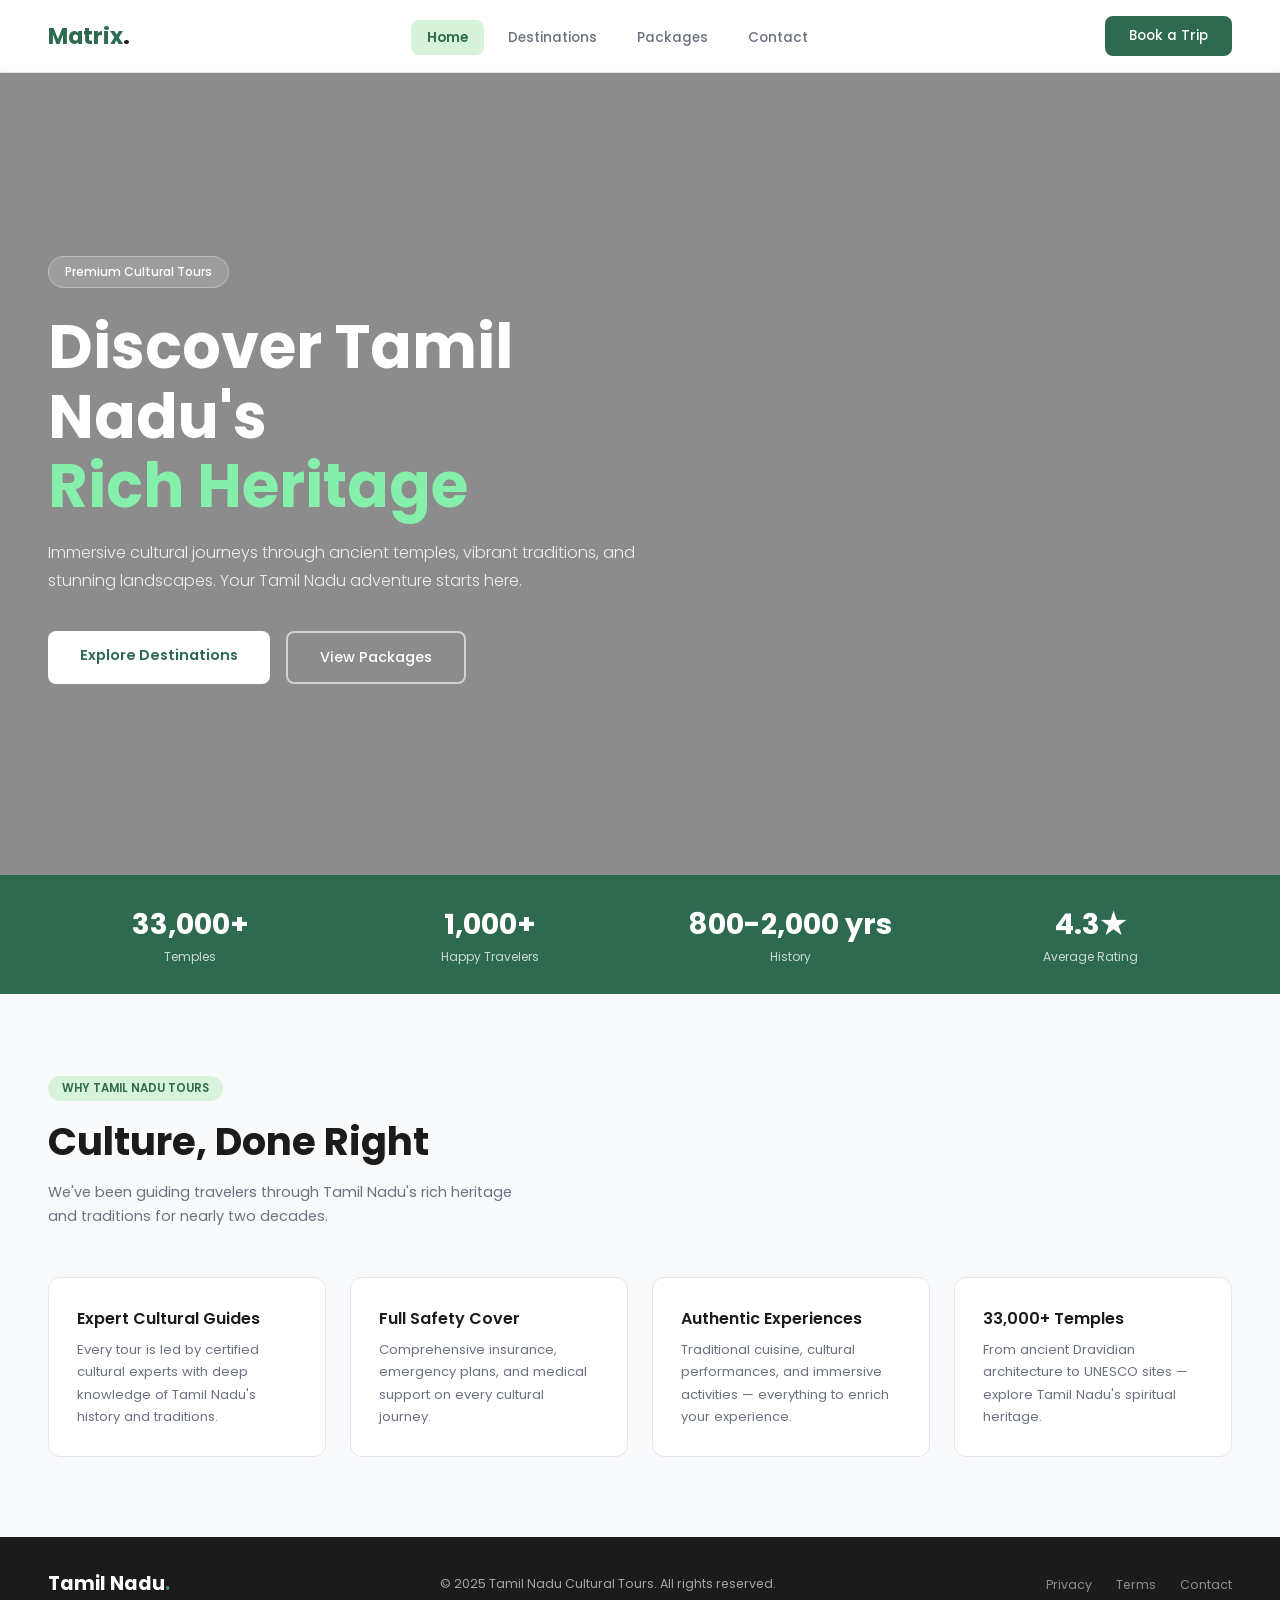
==== index.html @ 335eb6e7 "first commit" ====
<!DOCTYPE html>
<html lang="en">
<head>
<meta charset="UTF-8">
<meta name="viewport" content="width=device-width, initial-scale=1.0">
<title>Matrix Tours & Travels</title>
<link rel="stylesheet" href="../index.css">
<link href="https://fonts.googleapis.com/css2?family=Poppins:wght@300;400;500;600;700&display=swap" rel="stylesheet">
<style>
  
  
</style>
</head>
<body>

<nav>
  <a href="index.html" class="logo">Matrix<span>.</span></a>
  <ul class="nav-links" id="navLinks">
    <li><a href="index.html" class="active">Home</a></li>
    <li><a href="destinations.html">Destinations</a></li>
    <li><a href="packages.html">Packages</a></li>
    <li><a href="contact.html">Contact</a></li>
  </ul>
  <div style="display:flex;align-items:center;gap:12px;">
    <a href="contact.html" class="nav-btn">Book a Trip</a>
    <button class="nav-mobile-btn" onclick="document.getElementById('navLinks').classList.toggle('open')">☰</button>
  </div>
</nav>

<!-- HERO SECTION -->
<div class="hero">
  <div class="hero-content">
    <div class="hero-badge">Premium Cultural Tours</div>
    <h1 class="hero-title">Discover Tamil Nadu's<br><span>Rich Heritage</span></h1>
    <p class="hero-desc">Immersive cultural journeys through ancient temples, vibrant traditions, and stunning landscapes. Your Tamil Nadu adventure starts here.</p>
    <div class="hero-actions">
      <a href="destinations.html" class="btn-white">Explore Destinations</a>
      <a href="packages.html" class="btn-outline-white">View Packages</a>
    </div>
  </div>
</div>

<!-- STATS -->
<div class="stats-bar">
  <div>
    <div class="stat-num">33,000+</div>
  <div class="stat-label">Temples</div>
</div>
  <div>
    <div class="stat-num">1,000+</div>
  <div class="stat-label">Happy Travelers</div>
</div>
  <div>
    <div class="stat-num">800-2,000 yrs</div>
    <div class="stat-label">History</div>
  </div>
  <div>
    <div class="stat-num">4.3★</div>
    <div class="stat-label">Average Rating</div>
  </div>
</div>

<!-- WHY US -->
<div class="why-section">
  <div class="section-tag">Why Tamil Nadu Tours</div>
  <h2 class="section-title">Culture, Done Right</h2>
  <p class="section-sub">We've been guiding travelers through Tamil Nadu's rich heritage and traditions for nearly two decades.</p>
  <div class="why-grid">
    <div class="why-card">
      
      <div class="why-title">Expert Cultural Guides</div>
      <div class="why-desc">Every tour is led by certified cultural experts with deep knowledge of Tamil Nadu's history and traditions.</div>
    </div>
    <div class="why-card">
     
      <div class="why-title">Full Safety Cover</div>
      <div class="why-desc">Comprehensive insurance, emergency plans, and medical support on every cultural journey.</div>
    </div>
    <div class="why-card">
      
      <div class="why-title">Authentic Experiences</div>
      <div class="why-desc">Traditional cuisine, cultural performances, and immersive activities — everything to enrich your experience.</div>
    </div>
    <div class="why-card">
     
      <div class="why-title">33,000+ Temples</div>
      <div class="why-desc">From ancient Dravidian architecture to UNESCO sites — explore Tamil Nadu's spiritual heritage.</div>
    </div>
  </div>
</div>

<footer>
  <div class="footer-logo">Tamil Nadu<span>.</span></div>
  <p class="footer-copy">© 2025 Tamil Nadu Cultural Tours. All rights reserved.</p>
  <ul class="footer-links">
    <li><a href="#">Privacy</a></li>
    <li><a href="#">Terms</a></li>
    <li><a href="contact.html">Contact</a></li>
  </ul>
</footer>

</body>
</html>
---- index.css ----
* { margin: 0; padding: 0; box-sizing: border-box; }
:root {
    --green: #2D6A4F;
    --green-light: #40916C;
    --green-pale: #D8F3DC;
    --dark: #1B1B1B;
    --gray: #6B7280;
    --light: #F9FAFB;
    --white: #FFFFFF;
  }
  html { scroll-behavior: smooth; }
  body { font-family: 'Poppins', sans-serif; color: var(--dark); background: var(--white); }

  /* NAV */
  nav {
    position: fixed; top: 0; left: 0; right: 0; z-index: 100;
    background: rgba(255,255,255,0.97); backdrop-filter: blur(10px);
    border-bottom: 1px solid #E5E7EB;
    padding: 16px 48px;
    display: flex; align-items: center; justify-content: space-between;
  }
  .logo { font-size: 1.4rem; font-weight: 700; color: var(--green); text-decoration: none; }
  .logo span { color: var(--dark); }
  .nav-links { display: flex; gap: 8px; list-style: none; }
  .nav-links a {
    font-size: 0.85rem; font-weight: 500; color: var(--gray);
    text-decoration: none; padding: 8px 16px; border-radius: 8px;
    transition: all 0.2s;
  }
  .nav-links a:hover { color: var(--green); background: var(--green-pale); }
  .nav-links a.active { color: var(--green); background: var(--green-pale); font-weight: 600; }
  .nav-btn {
    background: var(--green); color: white; padding: 10px 24px;
    border-radius: 8px; font-size: 0.85rem; font-weight: 500;
    text-decoration: none; transition: background 0.2s;
  }
  .nav-btn:hover { background: var(--green-light); }
  .nav-mobile-btn { display: none; background: none; border: none; cursor: pointer; font-size: 1.4rem; }

  /* HERO */
  .hero {
    margin-top: 65px; min-height: 90vh;
    background: linear-gradient(rgba(0,0,0,0.45), rgba(0,0,0,0.45)),
      url('https://plus.unsplash.com/premium_photo-1697729536647-4e23a32dd324?q=80&w=1170&auto=format&fit=crop&ixlib=rb-4.1.0&ixid=M3wxMjA3fDB8MHxwaG90by1wYWdlfHx8fGVufDB8fHx8fA%3D%3D') center/cover;
    display: flex; align-items: center; padding: 80px 48px;
  }
  .hero-content { max-width: 600px; color: white; }
  .hero-badge {
    display: inline-block; background: rgba(255,255,255,0.15);
    border: 1px solid rgba(255,255,255,0.3); color: white;
    font-size: 0.75rem; font-weight: 500; padding: 6px 16px;
    border-radius: 100px; margin-bottom: 24px;
  }
  .hero-title { font-size: clamp(2.2rem, 5vw, 3.8rem); font-weight: 700; line-height: 1.15; margin-bottom: 18px; }
  .hero-title span { color: #86EFAC; }
  .hero-desc { font-size: 1rem; font-weight: 300; line-height: 1.75; color: rgba(255,255,255,0.85); margin-bottom: 36px; }
  .hero-actions { display: flex; gap: 16px; flex-wrap: wrap; }
  .btn-white { background: white; color: var(--green); padding: 14px 32px; border-radius: 8px; font-size: 0.9rem; font-weight: 600; text-decoration: none; transition: all 0.2s; }
  .btn-white:hover { background: var(--green-pale); }
  .btn-outline-white { border: 2px solid rgba(255,255,255,0.6); color: white; padding: 14px 32px; border-radius: 8px; font-size: 0.9rem; font-weight: 500; text-decoration: none; transition: all 0.2s; }
  .btn-outline-white:hover { background: rgba(255,255,255,0.1); border-color: white; }

  /* STATS */
  .stats-bar { background: var(--green); padding: 28px 48px; display: grid; grid-template-columns: repeat(4,1fr); text-align: center; gap: 16px; }
  .stat-num { font-size: 1.8rem; font-weight: 700; color: white; }
  .stat-label { font-size: 0.75rem; color: rgba(255,255,255,0.75); margin-top: 2px; }

  /* WHY US */
  .why-section { padding: 80px 48px; background: var(--light); }
  .section-tag { display: inline-block; background: var(--green-pale); color: var(--green); font-size: 0.72rem; font-weight: 600; padding: 4px 14px; border-radius: 100px; margin-bottom: 12px; text-transform: uppercase; }
  .section-title { font-size: clamp(1.6rem, 3vw, 2.4rem); font-weight: 700; color: var(--dark); margin-bottom: 10px; }
  .section-sub { font-size: 0.9rem; color: var(--gray); line-height: 1.7; max-width: 480px; margin-bottom: 48px; }
  .why-grid { display: grid; grid-template-columns: repeat(auto-fill, minmax(220px, 1fr)); gap: 24px; }
  .why-card { background: white; border-radius: 12px; padding: 28px; border: 1px solid #E5E7EB; }
  .why-icon { font-size: 2rem; margin-bottom: 14px; }
  .why-title { font-size: 1rem; font-weight: 600; margin-bottom: 8px; }
  .why-desc { font-size: 0.82rem; color: var(--gray); line-height: 1.7; }

  /* FOOTER */
  footer { background: var(--dark); color: rgba(255,255,255,0.6); padding: 32px 48px; display: flex; justify-content: space-between; align-items: center; flex-wrap: wrap; gap: 16px; }
  .footer-logo { font-size: 1.2rem; font-weight: 700; color: white; }
  .footer-logo span { color: #40916C; }
  .footer-copy { font-size: 0.78rem; }
  .footer-links { display: flex; gap: 24px; list-style: none; }
  .footer-links a { font-size: 0.78rem; color: rgba(255,255,255,0.5); text-decoration: none; transition: color 0.2s; }
  .footer-links a:hover { color: white; }

  @media (max-width: 900px) {
    nav { padding: 14px 24px; }
    .nav-links { display: none; }
    .nav-links.open { display: flex; flex-direction: column; position: absolute; top: 65px; left: 0; right: 0; background: white; padding: 16px 24px; border-bottom: 1px solid #E5E7EB; gap: 4px; }
    .nav-mobile-btn { display: block; }
    .why-section, footer { padding: 60px 24px; }
    .hero { padding: 60px 24px; }
    .stats-bar { grid-template-columns: repeat(2,1fr); padding: 24px; }
    footer { padding: 24px; flex-direction: column; text-align: center; }
  }
  @media (max-width: 560px) { .hero-actions { flex-direction: column; } }
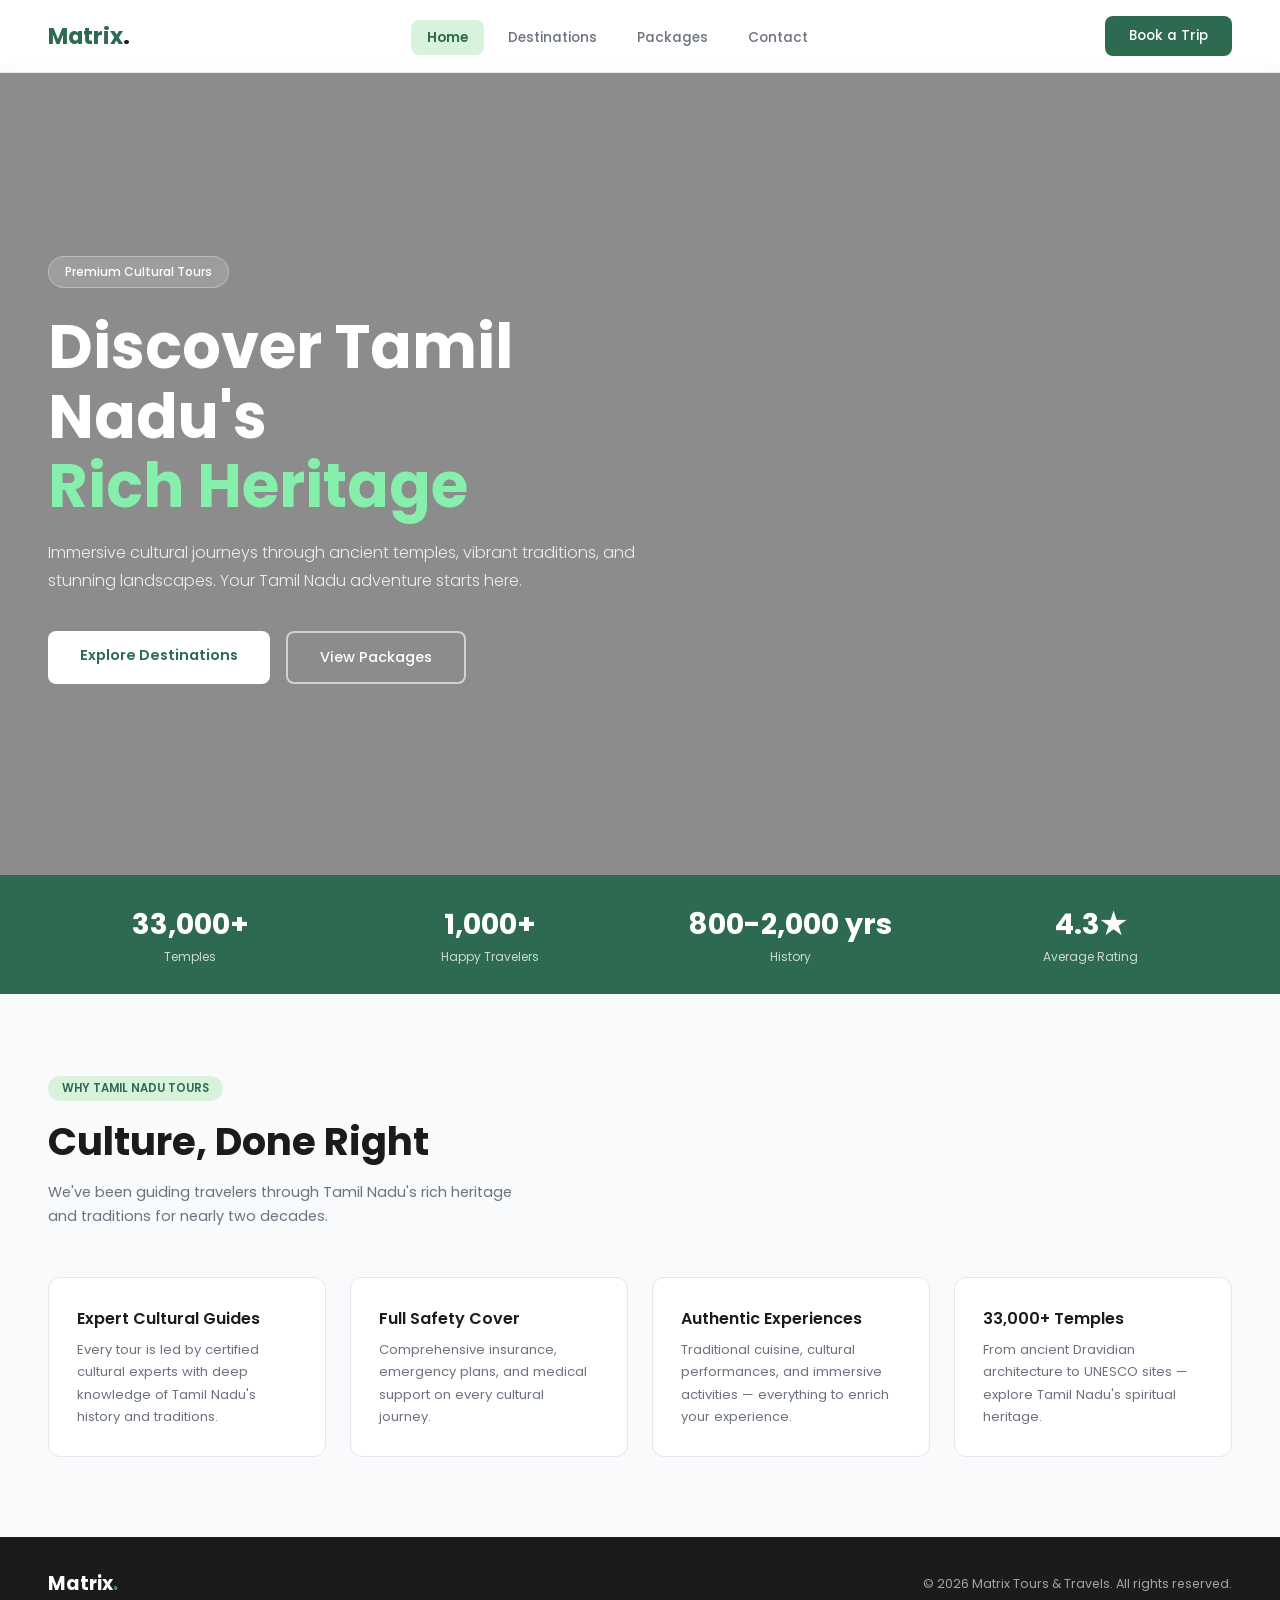
==== commit 7f973178: "NEW" ====
--- a/index.html
+++ b/index.html
@@ -3,6 +3,7 @@
 <head>
 <meta charset="UTF-8">
 <meta name="viewport" content="width=device-width, initial-scale=1.0">
+ <link rel="website icon" href="image\Gemini_Generated_Image_uvy9v0uvy9v0uvy9-removebg-preview.png">
 <title>Matrix Tours & Travels</title>
 <link rel="stylesheet" href="../index.css">
 <link href="https://fonts.googleapis.com/css2?family=Poppins:wght@300;400;500;600;700&display=swap" rel="stylesheet">
@@ -27,9 +28,9 @@
   </div>
 </nav>
 
-<!-- HERO SECTION -->
+<!-- Hero Section -->
 <div class="hero">
-  <div class="hero-content">
+  <div class="hero-content left">
     <div class="hero-badge">Premium Cultural Tours</div>
     <h1 class="hero-title">Discover Tamil Nadu's<br><span>Rich Heritage</span></h1>
     <p class="hero-desc">Immersive cultural journeys through ancient temples, vibrant traditions, and stunning landscapes. Your Tamil Nadu adventure starts here.</p>
@@ -40,7 +41,7 @@
   </div>
 </div>
 
-<!-- STATS -->
+<!-- STATUS -->
 <div class="stats-bar">
   <div>
     <div class="stat-num">33,000+</div>
@@ -90,13 +91,9 @@
 </div>
 
 <footer>
-  <div class="footer-logo">Tamil Nadu<span>.</span></div>
-  <p class="footer-copy">© 2025 Tamil Nadu Cultural Tours. All rights reserved.</p>
-  <ul class="footer-links">
-    <li><a href="#">Privacy</a></li>
-    <li><a href="#">Terms</a></li>
-    <li><a href="contact.html">Contact</a></li>
-  </ul>
+  <div class="footer-logo">Matrix<span>.</span></div>
+  <p class="footer-copy">© 2026 Matrix Tours & Travels. All rights reserved.</p>
+
 </footer>
 
 </body>
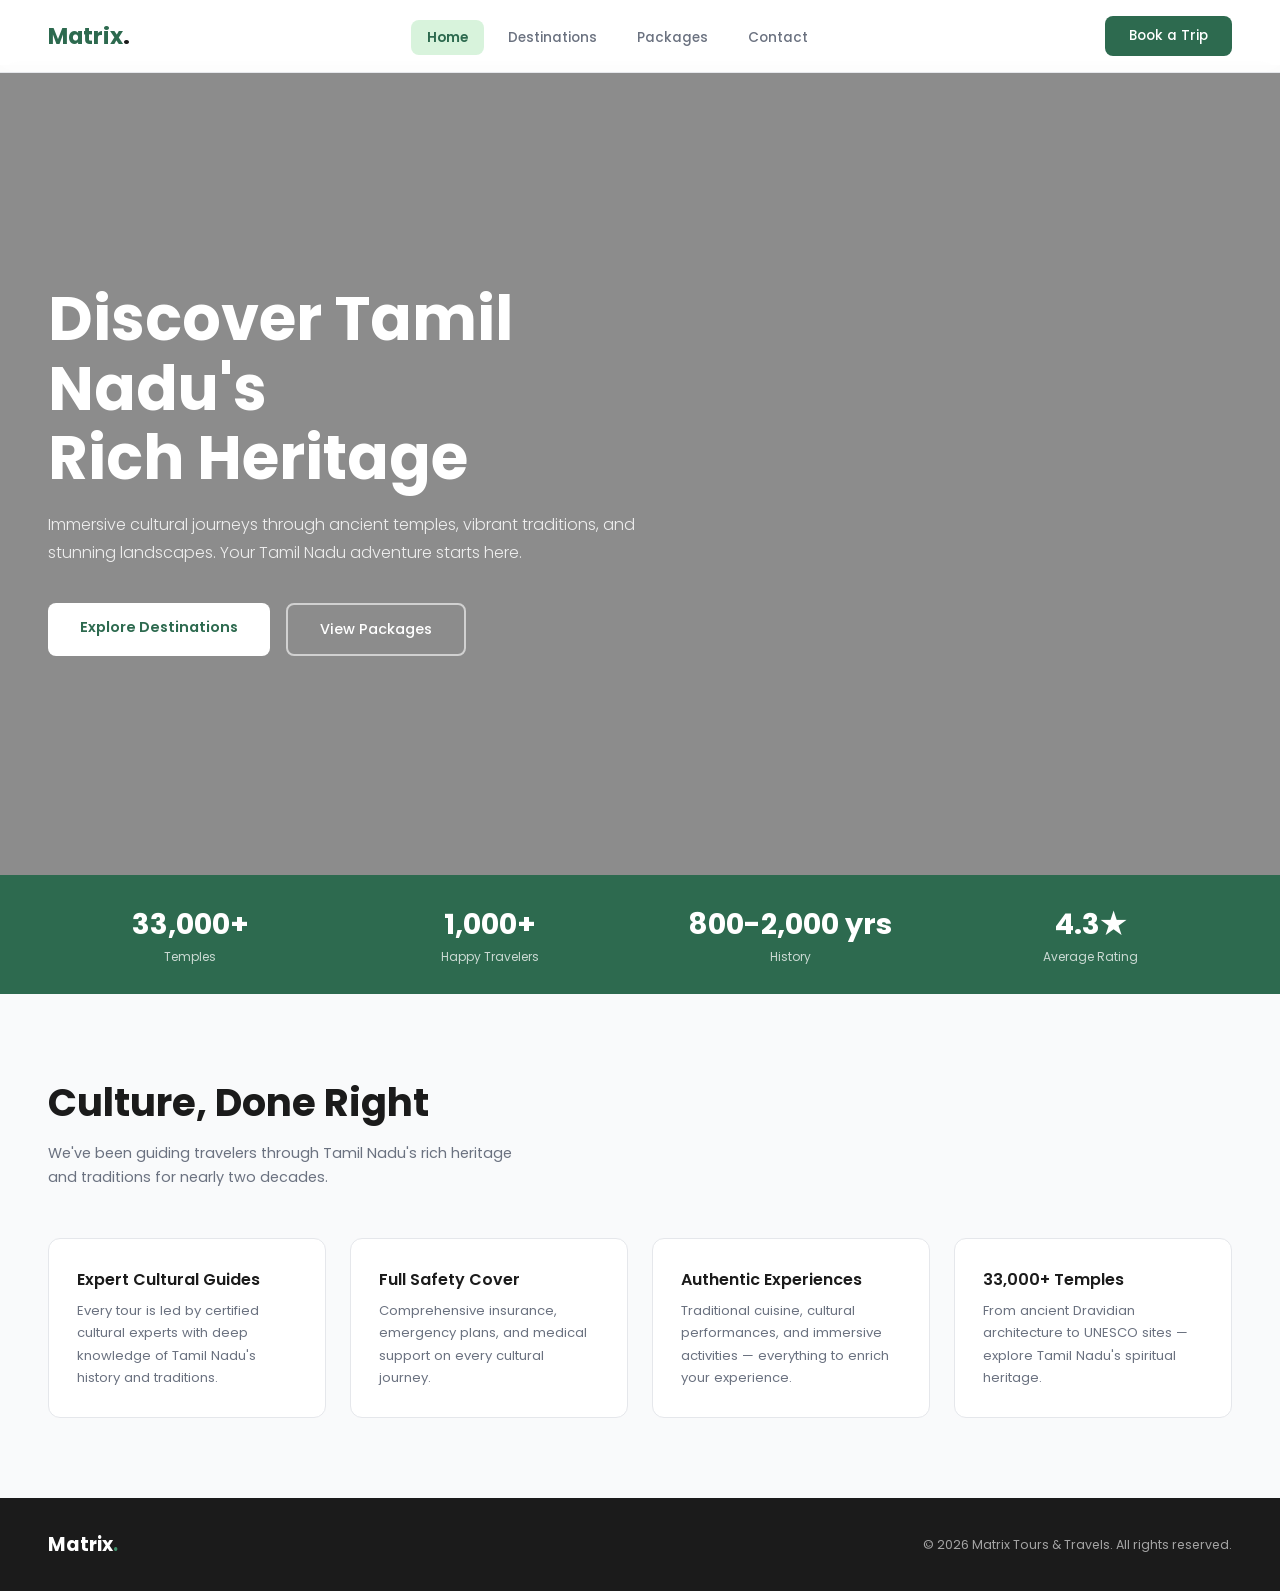
==== commit 257ab351: "new all" ====
--- a/index.html
+++ b/index.html
@@ -31,8 +31,7 @@
 <!-- Hero Section -->
 <div class="hero">
   <div class="hero-content left">
-    <div class="hero-badge">Premium Cultural Tours</div>
-    <h1 class="hero-title">Discover Tamil Nadu's<br><span>Rich Heritage</span></h1>
+    <h1 class="hero-title">Discover Tamil Nadu's <br>Rich Heritage</h1>
     <p class="hero-desc">Immersive cultural journeys through ancient temples, vibrant traditions, and stunning landscapes. Your Tamil Nadu adventure starts here.</p>
     <div class="hero-actions">
       <a href="destinations.html" class="btn-white">Explore Destinations</a>
@@ -63,7 +62,6 @@
 
 <!-- WHY US -->
 <div class="why-section">
-  <div class="section-tag">Why Tamil Nadu Tours</div>
   <h2 class="section-title">Culture, Done Right</h2>
   <p class="section-sub">We've been guiding travelers through Tamil Nadu's rich heritage and traditions for nearly two decades.</p>
   <div class="why-grid">
--- a/index.css
+++ b/index.css
@@ -11,7 +11,7 @@
   html { scroll-behavior: smooth; }
   body { font-family: 'Poppins', sans-serif; color: var(--dark); background: var(--white); }
 
-  /* NAV */
+  /* nav bar */
   nav {
     position: fixed; top: 0; left: 0; right: 0; z-index: 100;
     background: rgba(255,255,255,0.97); backdrop-filter: blur(10px);
